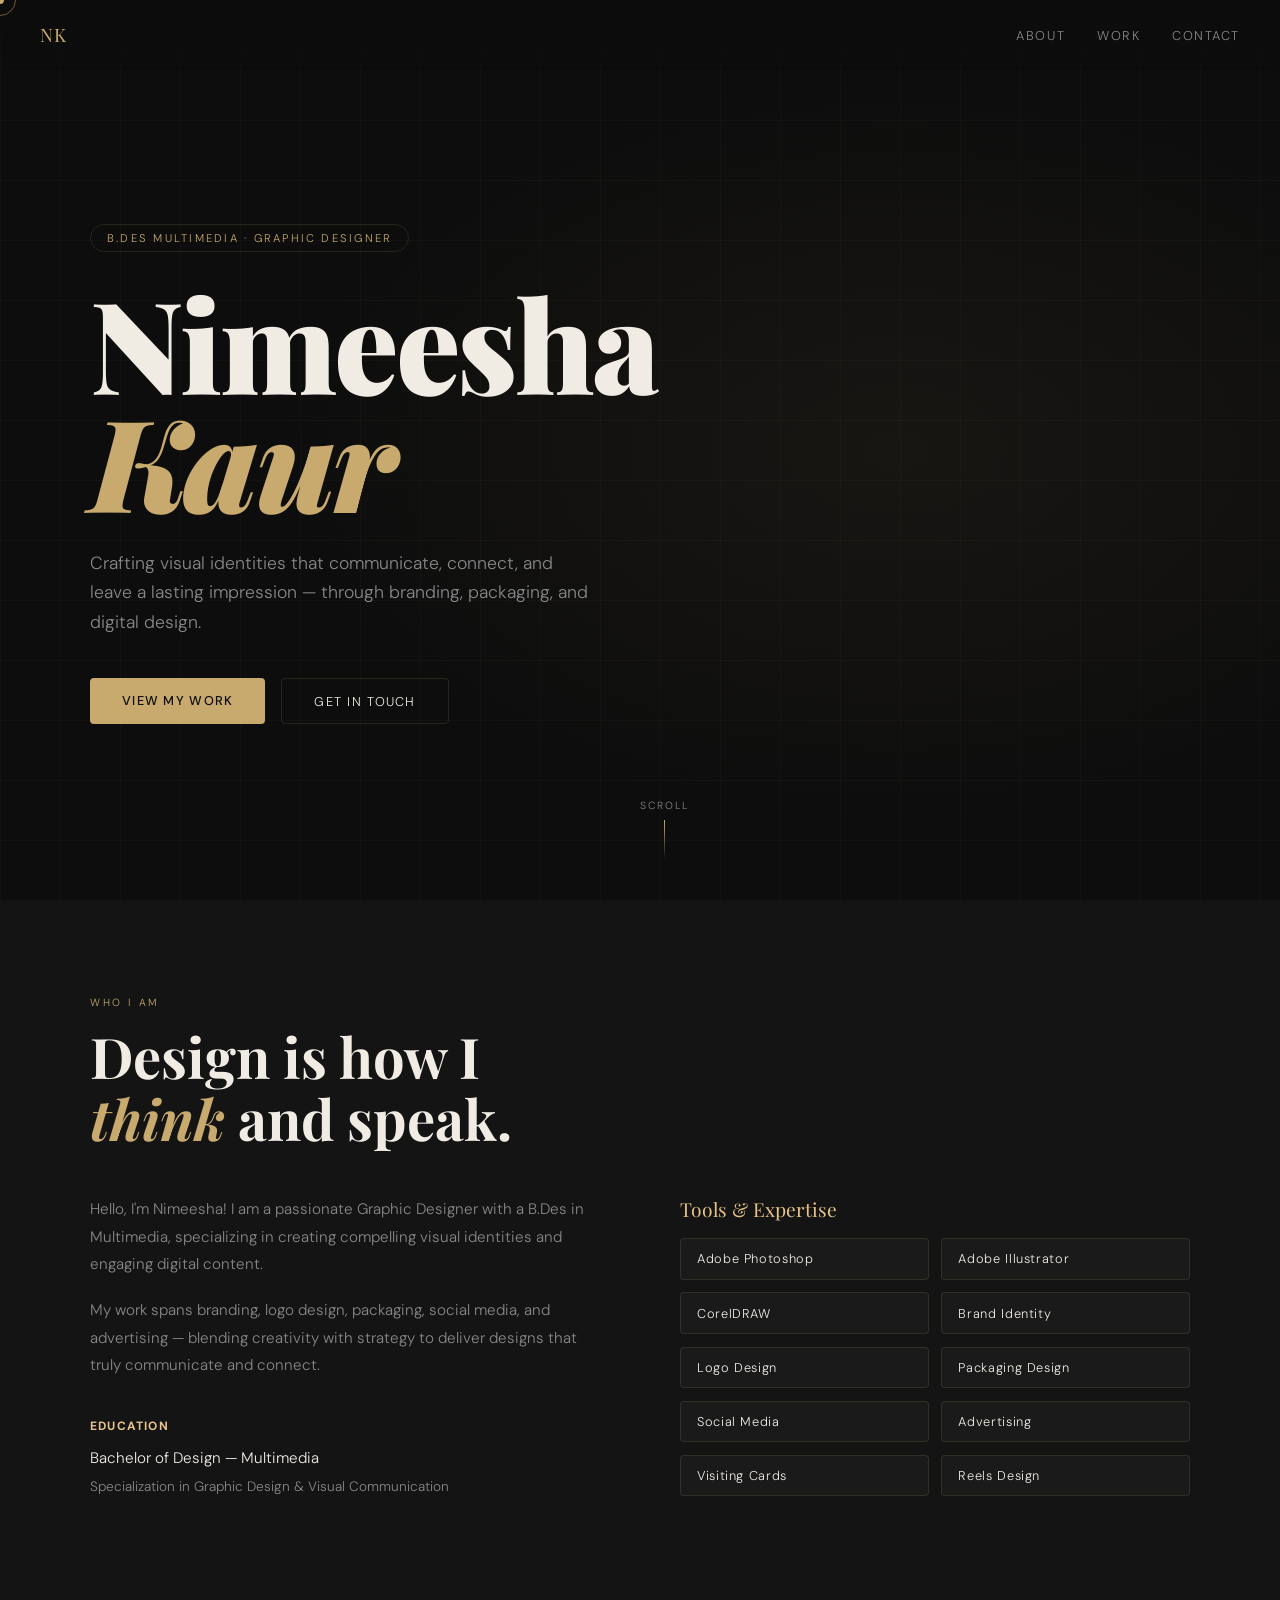
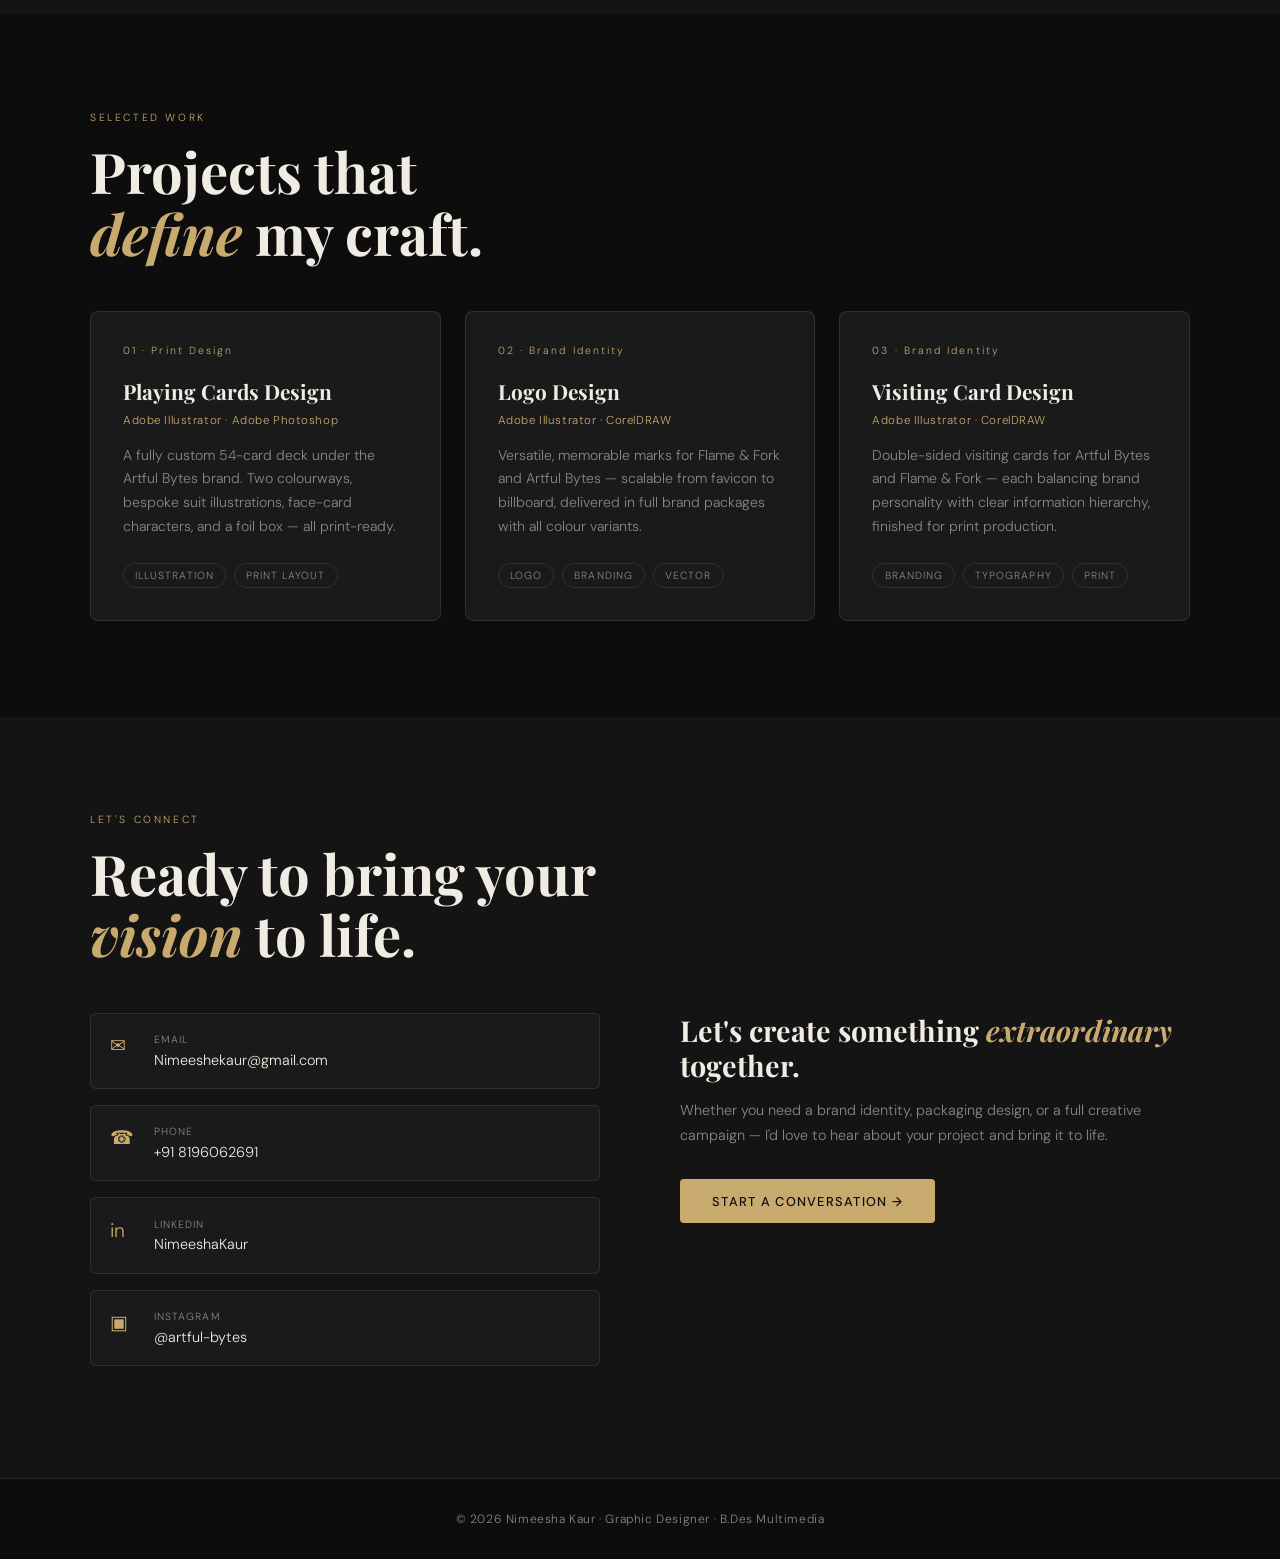
==== index.html @ 87f95355 "first commit" ====
<!DOCTYPE html>
<html lang="en">
<head>
<meta charset="UTF-8">
<meta name="viewport" content="width=device-width, initial-scale=1.0">
<title>Nimeesha Kaur — Graphic Designer</title>
<link rel="stylesheet" href="style.css">
</head>
<body>

<!-- Custom Cursor -->
<div class="cursor" id="cursor"></div>
<div class="cursor-ring" id="cursorRing"></div>

<!-- Navigation -->
<nav>
  <a href="index.html" class="nav-logo">NK</a>
  <ul class="nav-links">
    <li><a href="#about">About</a></li>
    <li><a href="#projects">Work</a></li>
    <li><a href="#contact">Contact</a></li>
  </ul>
  <button class="hamburger" id="hamburger" aria-label="Open menu">
    <span></span><span></span><span></span>
  </button>
</nav>

<!-- Mobile Menu -->
<div class="mobile-menu" id="mobileMenu">
  <a href="#about">About</a>
  <a href="#projects">Work</a>
  <a href="#contact">Contact</a>
</div>

<!-- ── Hero ── -->
<section id="hero">
  <div class="bg-glow-right"></div>
  <div class="bg-grid"></div>
  <div class="hero-content">
    <div class="hero-tag">B.Des Multimedia · Graphic Designer</div>
    <h1 class="hero-name">Nimeesha<br><span>Kaur</span></h1>
    <p class="hero-sub">Crafting visual identities that communicate, connect, and leave a lasting impression — through branding, packaging, and digital design.</p>
    <div class="hero-cta">
      <a href="#projects" class="btn btn-primary">View My Work</a>
      <a href="#contact"  class="btn btn-outline">Get In Touch</a>
    </div>
  </div>
  <div class="hero-scroll">
    <span>Scroll</span>
    <div class="scroll-line"></div>
  </div>
</section>

<!-- ── About ── -->
<section id="about">
  <div class="container">
    <p class="section-label reveal">Who I Am</p>
    <h2 class="section-title reveal">Design is how I<br><em style="font-style:italic;color:var(--accent)">think</em> and speak.</h2>
    <div class="about-grid">
      <div class="about-text reveal">
        <p>Hello, I'm Nimeesha! I am a passionate Graphic Designer with a B.Des in Multimedia, specializing in creating compelling visual identities and engaging digital content.</p>
        <p>My work spans branding, logo design, packaging, social media, and advertising — blending creativity with strategy to deliver designs that truly communicate and connect.</p>
        <p style="margin-top:2rem;">
          <strong style="color:var(--accent2);font-size:0.75rem;letter-spacing:0.1em;text-transform:uppercase;">Education</strong><br>
          <span style="color:var(--text);margin-top:0.4rem;display:block;">Bachelor of Design — Multimedia</span>
          <span style="color:var(--muted);font-size:0.85rem;">Specialization in Graphic Design &amp; Visual Communication</span>
        </p>
      </div>
      <div class="reveal reveal-delay-2">
        <p class="skills-heading">Tools &amp; Expertise</p>
        <div class="skills-grid">
          <div class="skill-pill">Adobe Photoshop</div>
          <div class="skill-pill">Adobe Illustrator</div>
          <div class="skill-pill">CorelDRAW</div>
          <div class="skill-pill">Brand Identity</div>
          <div class="skill-pill">Logo Design</div>
          <div class="skill-pill">Packaging Design</div>
          <div class="skill-pill">Social Media</div>
          <div class="skill-pill">Advertising</div>
          <div class="skill-pill">Visiting Cards</div>
          <div class="skill-pill">Reels Design</div>
        </div>
      </div>
    </div>
  </div>
</section>

<!-- ── Projects ── -->
<section id="projects">
  <div class="container">
    <p class="section-label reveal">Selected Work</p>
    <h2 class="section-title reveal">Projects that<br><em style="font-style:italic;color:var(--accent)">define</em> my craft.</h2>
    <div class="projects-grid">

 <!-- 01 Playing Cards -->
<a href="playingCards.html" style="text-decoration:none;color:inherit;">
  <div class="project-card reveal">
    <div class="project-number">01 · Print Design</div>
    <h3 class="project-title">Playing Cards Design</h3>
    <p class="project-tools">Adobe Illustrator · Adobe Photoshop</p>
    <p class="project-desc">A fully custom 54-card deck under the Artful Bytes brand. Two colourways, bespoke suit illustrations, face-card characters, and a foil box — all print-ready.</p>
    <div class="project-tags">
      <span class="tag">Illustration</span>
      <span class="tag">Print Layout</span>
    </div>
    <div class="project-arrow">→</div>
  </div>
</a>

<!-- 02 Logo Design -->
<a href="logoDesign.html" style="text-decoration:none;color:inherit;">
  <div class="project-card reveal reveal-delay-1">
    <div class="project-number">02 · Brand Identity</div>
    <h3 class="project-title">Logo Design</h3>
    <p class="project-tools">Adobe Illustrator · CorelDRAW</p>
    <p class="project-desc">Versatile, memorable marks for Flame & Fork and Artful Bytes — scalable from favicon to billboard, delivered in full brand packages with all colour variants.</p>
    <div class="project-tags">
      <span class="tag">Logo</span>
      <span class="tag">Branding</span>
      <span class="tag">Vector</span>
    </div>
    <div class="project-arrow">→</div>
  </div>
</a>

<!-- 03 Visiting Cards -->
<a href="visitingCards.html" style="text-decoration:none;color:inherit;">
  <div class="project-card reveal reveal-delay-2">
    <div class="project-number">03 · Brand Identity</div>
    <h3 class="project-title">Visiting Card Design</h3>
    <p class="project-tools">Adobe Illustrator · CorelDRAW</p>
    <p class="project-desc">Double-sided visiting cards for Artful Bytes and Flame & Fork — each balancing brand personality with clear information hierarchy, finished for print production.</p>
    <div class="project-tags">
      <span class="tag">Branding</span>
      <span class="tag">Typography</span>
      <span class="tag">Print</span>
    </div>
    <div class="project-arrow">→</div>
  </div>
</a>
    </div>
  </div>
</section>

<!-- ── Contact ── -->
<section id="contact">
  <div class="container">
    <p class="section-label reveal">Let's Connect</p>
    <h2 class="section-title reveal">Ready to bring your<br><em style="font-style:italic;color:var(--accent)">vision</em> to life.</h2>
    <div class="contact-inner">
      <div class="reveal">
        <div class="contact-item">
          <div class="contact-icon">✉</div>
          <div>
            <p class="contact-label">Email</p>
            <p class="contact-value"><a href="mailto:Nimeeshekaur@gmail.com">Nimeeshekaur@gmail.com</a></p>
          </div>
        </div>
        <div class="contact-item">
          <div class="contact-icon">☎</div>
          <div>
            <p class="contact-label">Phone</p>
            <p class="contact-value"><a href="tel:8196062691">+91 8196062691</a></p>
          </div>
        </div>
        <div class="contact-item">
          <div class="contact-icon">in</div>
          <div>
            <p class="contact-label">LinkedIn</p>
            <p class="contact-value"><a href="https://www.linkedin.com/in/nimeesha-kaur-060a74396?utm_source=share_via&utm_content=profile&utm_medium=member_android">NimeeshaKaur</a></p>
          </div>
        </div>
        <div class="contact-item">
          <div class="contact-icon">▣</div>
          <div>
            <p class="contact-label">Instagram</p>
            <p class="contact-value"><a href="https://www.instagram.com/artful_.bytes?stkn=eWk2NmMzd254NXp5">@artful-bytes</a></p>
          </div>
        </div>
      </div>
      <div class="contact-cta reveal reveal-delay-2">
        <h3>Let's create something <em style="color:var(--accent)">extraordinary</em> together.</h3>
        <p>Whether you need a brand identity, packaging design, or a full creative campaign — I'd love to hear about your project and bring it to life.</p>
        <a href="mailto:Nimeeshekaur@gmail.com" class="btn btn-primary">Start a Conversation →</a>
      </div>
    </div>
  </div>
</section>

<footer>
  <p>© 2026 Nimeesha Kaur · Graphic Designer · B.Des Multimedia</p>
</footer>

<script src="main.js"></script>
</body>
</html>
---- style.css ----
/* ═══════════════════════════════════════════════
   NIMEESHA KAUR — SHARED STYLESHEET
   Used by: index.html & playingCards.html
════════════════════════════════════════════════ */

@import url('https://fonts.googleapis.com/css2?family=Playfair+Display:ital,wght@0,400;0,700;0,900;1,400&family=DM+Sans:wght@300;400;500&display=swap');

/* ── Variables ── */
:root {
  --bg:      #0d0d0d;
  --surface: #141414;
  --card:    #1a1a1a;
  --accent:  #c8a96e;
  --accent2: #e8c48a;
  --text:    #f0ece4;
  --muted:   #888888;
  --border:  rgba(200,169,110,0.15);
  --border-hover: rgba(200,169,110,0.4);
  --radius:  6px;
  --transition: 0.3s ease;
}

/* ── Reset ── */
*, *::before, *::after { box-sizing: border-box; margin: 0; padding: 0; }
html { scroll-behavior: smooth; }
body {
  background: var(--bg);
  color: var(--text);
  font-family: 'DM Sans', sans-serif;
  font-weight: 300;
  overflow-x: hidden;
  cursor: none;
}
img { display: block; max-width: 100%; }

/* ── Custom Cursor ── */
.cursor {
  width: 8px; height: 8px;
  background: var(--accent);
  border-radius: 50%;
  position: fixed; top: 0; left: 0;
  pointer-events: none; z-index: 9999;
  transform: translate(-50%, -50%);
}
.cursor-ring {
  width: 32px; height: 32px;
  border: 1px solid rgba(200,169,110,0.5);
  border-radius: 50%;
  position: fixed; top: 0; left: 0;
  pointer-events: none; z-index: 9998;
  transform: translate(-50%, -50%);
  transition: all 0.18s ease;
}
@media (hover: none) {
  .cursor, .cursor-ring { display: none; }
  body { cursor: auto; }
}

/* ── Navigation ── */
nav {
  position: fixed; top: 0; width: 100%; z-index: 100;
  padding: 1.4rem 2.5rem;
  display: flex; justify-content: space-between; align-items: center;
  background: linear-gradient(to bottom, rgba(13,13,13,0.97) 0%, transparent 100%);
  backdrop-filter: blur(4px);
}
.nav-logo {
  font-family: 'Playfair Display', serif;
  font-size: 1.15rem;
  letter-spacing: 0.05em;
  color: var(--accent);
  text-decoration: none;
}
.nav-links { display: flex; gap: 2rem; list-style: none; }
.nav-links a {
  color: var(--muted);
  text-decoration: none;
  font-size: 0.8rem;
  letter-spacing: 0.12em;
  text-transform: uppercase;
  transition: color var(--transition);
  position: relative;
}
.nav-links a::after {
  content: '';
  position: absolute; bottom: -3px; left: 0;
  width: 0; height: 1px;
  background: var(--accent);
  transition: width var(--transition);
}
.nav-links a:hover { color: var(--accent); }
.nav-links a:hover::after { width: 100%; }
.nav-links a.active { color: var(--accent); }
.nav-links a.active::after { width: 100%; }

/* ── Hamburger ── */
.hamburger {
  display: none;
  flex-direction: column; gap: 5px;
  background: none; border: none; cursor: pointer; padding: 4px;
}
.hamburger span {
  width: 22px; height: 1.5px;
  background: var(--accent);
  transition: all 0.3s;
  display: block;
}
.hamburger.open span:nth-child(1) { transform: rotate(45deg) translate(4.5px, 4.5px); }
.hamburger.open span:nth-child(2) { opacity: 0; }
.hamburger.open span:nth-child(3) { transform: rotate(-45deg) translate(4.5px, -4.5px); }

/* ── Mobile Menu ── */
.mobile-menu {
  display: none;
  position: fixed; inset: 0; background: rgba(13,13,13,0.97);
  z-index: 99; flex-direction: column;
  align-items: center; justify-content: center; gap: 2.5rem;
}
.mobile-menu.open { display: flex; }
.mobile-menu a {
  color: var(--text); text-decoration: none;
  font-family: 'Playfair Display', serif;
  font-size: 2rem; letter-spacing: 0.05em;
  transition: color 0.2s;
}
.mobile-menu a:hover { color: var(--accent); }

/* ── Buttons ── */
.btn {
  display: inline-block;
  padding: 0.85rem 2rem;
  font-size: 0.8rem; letter-spacing: 0.1em; text-transform: uppercase;
  text-decoration: none; border-radius: 4px; transition: all var(--transition);
  font-family: 'DM Sans', sans-serif;
}
.btn-primary { background: var(--accent); color: #0d0d0d; font-weight: 500; }
.btn-primary:hover { background: var(--accent2); transform: translateY(-2px); }
.btn-outline { border: 1px solid var(--border); color: var(--text); }
.btn-outline:hover { border-color: var(--accent); color: var(--accent); transform: translateY(-2px); }

/* ── Section Shared ── */
section { padding: 6rem 2.5rem; }
.container { max-width: 1100px; margin: 0 auto; }

.section-label {
  font-size: 0.65rem; letter-spacing: 0.25em; text-transform: uppercase;
  color: var(--accent); margin-bottom: 1rem;
}
.section-title {
  font-family: 'Playfair Display', serif;
  font-size: clamp(2rem, 5vw, 3.5rem);
  font-weight: 700; line-height: 1.1;
  margin-bottom: 3rem;
}

/* ── Background Grid (reusable) ── */
.bg-grid {
  position: absolute; inset: 0; pointer-events: none;
  background-image:
    linear-gradient(rgba(200,169,110,0.04) 1px, transparent 1px),
    linear-gradient(90deg, rgba(200,169,110,0.04) 1px, transparent 1px);
  background-size: 60px 60px;
}
.bg-glow-right {
  position: absolute; inset: 0;
  background: radial-gradient(ellipse 70% 60% at 70% 50%, rgba(200,169,110,0.06) 0%, transparent 70%);
}
.bg-glow-center {
  position: absolute; inset: 0;
  background: radial-gradient(ellipse 60% 50% at 50% 50%, rgba(200,169,110,0.05) 0%, transparent 70%);
}

/* ── Tags / Pills ── */
.tag {
  font-size: 0.65rem; letter-spacing: 0.1em; text-transform: uppercase;
  padding: 0.3rem 0.7rem; border-radius: 2rem;
  border: 1px solid var(--border); color: var(--muted);
  transition: all var(--transition);
}
.tag:hover { border-color: var(--accent); color: var(--accent); }

/* ── Scroll Reveal Animation ── */
.reveal {
  opacity: 0; transform: translateY(30px);
  transition: opacity 0.7s ease, transform 0.7s ease;
}
.reveal.visible { opacity: 1; transform: translateY(0); }
.reveal-delay-1 { transition-delay: 0.1s; }
.reveal-delay-2 { transition-delay: 0.2s; }
.reveal-delay-3 { transition-delay: 0.3s; }
.reveal-delay-4 { transition-delay: 0.4s; }

/* ── Keyframes ── */
@keyframes fadeUp {
  from { opacity: 0; transform: translateY(24px); }
  to   { opacity: 1; transform: translateY(0); }
}
@keyframes scrollPulse {
  0%, 100% { opacity: 1; }
  50%       { opacity: 0.3; }
}
@keyframes shimmer {
  0%   { background-position: -200% center; }
  100% { background-position: 200% center; }
}

/* ── Footer ── */
footer {
  padding: 2rem 2.5rem; text-align: center;
  border-top: 1px solid var(--border);
  font-size: 0.75rem; color: var(--muted); letter-spacing: 0.05em;
}
footer a { color: var(--accent); text-decoration: none; }
footer a:hover { text-decoration: underline; }

/* ════════════════════════════════════════
   INDEX PAGE STYLES
════════════════════════════════════════ */

/* Hero */
#hero {
  min-height: 100vh;
  display: flex; align-items: center;
  padding: 7rem 2.5rem 4rem;
  position: relative; overflow: hidden;
}
.hero-content { position: relative; max-width: 1100px; margin: 0 auto; width: 100%; }
.hero-tag {
  display: inline-block;
  font-size: 0.7rem; letter-spacing: 0.2em; text-transform: uppercase;
  color: var(--accent); border: 1px solid var(--border);
  padding: 0.4rem 1rem; border-radius: 2rem; margin-bottom: 2rem;
  animation: fadeUp 0.8s ease both;
}
.hero-name {
  font-family: 'Playfair Display', serif;
  font-size: clamp(3.5rem, 10vw, 8rem);
  font-weight: 900; line-height: 0.92;
  letter-spacing: -0.02em;
  animation: fadeUp 0.8s 0.1s ease both;
}
.hero-name span { color: var(--accent); font-style: italic; }
.hero-sub {
  margin-top: 1.8rem;
  font-size: clamp(0.9rem, 2vw, 1.1rem);
  color: var(--muted); max-width: 500px; line-height: 1.7;
  animation: fadeUp 0.8s 0.2s ease both;
}
.hero-cta {
  margin-top: 2.5rem;
  display: flex; gap: 1rem; flex-wrap: wrap;
  animation: fadeUp 0.8s 0.3s ease both;
}
.hero-scroll {
  position: absolute; bottom: 2.5rem; left: 50%; transform: translateX(-50%);
  display: flex; flex-direction: column; align-items: center; gap: 0.5rem;
  animation: fadeUp 1s 0.6s ease both;
}
.hero-scroll span { font-size: 0.65rem; letter-spacing: 0.2em; text-transform: uppercase; color: var(--muted); }
.scroll-line {
  width: 1px; height: 40px; background: linear-gradient(to bottom, var(--accent), transparent);
  animation: scrollPulse 1.5s ease infinite;
}

/* About */
#about { background: var(--surface); }
.about-grid { display: grid; grid-template-columns: 1fr 1fr; gap: 5rem; align-items: start; }
.about-text p { color: var(--muted); line-height: 1.8; margin-bottom: 1.2rem; font-size: 0.95rem; }
.skills-heading { font-family: 'Playfair Display', serif; font-size: 1.2rem; margin-bottom: 1rem; color: var(--accent2); }
.skills-grid { display: grid; grid-template-columns: 1fr 1fr; gap: 0.8rem; }
.skill-pill {
  border: 1px solid var(--border); padding: 0.7rem 1rem;
  border-radius: 4px; font-size: 0.8rem; color: var(--text);
  letter-spacing: 0.05em; transition: all var(--transition);
  background: var(--card);
}
.skill-pill:hover { border-color: var(--accent); color: var(--accent); transform: translateX(4px); }

/* Projects */
#projects { background: var(--bg); }
.projects-grid { display: grid; grid-template-columns: repeat(auto-fill, minmax(320px, 1fr)); gap: 1.5rem; }
.project-card {
  background: var(--card); border: 1px solid var(--border);
  border-radius: 8px; padding: 2rem; transition: all 0.35s;
  position: relative; overflow: hidden; cursor: pointer;
}
.project-card::before {
  content: ''; position: absolute; inset: 0;
  background: linear-gradient(135deg, rgba(200,169,110,0.05), transparent);
  opacity: 0; transition: opacity 0.35s;
}
.project-card:hover { border-color: var(--border-hover); transform: translateY(-5px); box-shadow: 0 20px 60px rgba(0,0,0,0.4); }
.project-card:hover::before { opacity: 1; }
.project-number { font-size: 0.65rem; letter-spacing: 0.2em; color: var(--accent); margin-bottom: 1.2rem; }
.project-title { font-family: 'Playfair Display', serif; font-size: 1.3rem; font-weight: 700; margin-bottom: 0.5rem; }
.project-type { font-size: 0.75rem; color: var(--muted); margin-bottom: 1rem; letter-spacing: 0.05em; }
.project-desc { font-size: 0.88rem; color: var(--muted); line-height: 1.7; margin-bottom: 1.5rem; }
.project-tags { display: flex; flex-wrap: wrap; gap: 0.5rem; }
.project-tools { font-size: 0.72rem; color: var(--accent); margin-bottom: 1rem; letter-spacing: 0.05em; }
.project-arrow {
  position: absolute; bottom: 1.5rem; right: 1.5rem;
  width: 32px; height: 32px; border-radius: 50%;
  border: 1px solid var(--border);
  display: flex; align-items: center; justify-content: center;
  font-size: 0.9rem; color: var(--muted);
  transition: all var(--transition); opacity: 0;
}
.project-card:hover .project-arrow { opacity: 1; border-color: var(--accent); color: var(--accent); }

/* Contact */
#contact { background: var(--surface); }
.contact-inner { display: grid; grid-template-columns: 1fr 1fr; gap: 5rem; align-items: start; }
.contact-item {
  display: flex; gap: 1rem; align-items: flex-start;
  padding: 1.2rem; border: 1px solid var(--border); border-radius: 6px;
  margin-bottom: 1rem; background: var(--card); transition: all var(--transition);
}
.contact-item:hover { border-color: var(--accent); transform: translateX(4px); }
.contact-icon { font-size: 1.2rem; min-width: 28px; color: var(--accent); }
.contact-label { font-size: 0.65rem; color: var(--muted); letter-spacing: 0.1em; text-transform: uppercase; margin-bottom: 0.3rem; }
.contact-value { font-size: 0.9rem; color: var(--text); }
.contact-value a { color: inherit; text-decoration: none; transition: color 0.2s; }
.contact-value a:hover { color: var(--accent); }
.contact-cta h3 { font-family: 'Playfair Display', serif; font-size: 1.8rem; font-weight: 700; margin-bottom: 1rem; line-height: 1.2; }
.contact-cta p { color: var(--muted); line-height: 1.7; font-size: 0.9rem; margin-bottom: 2rem; }


/* ════════════════════════════════════════
   PLAYING CARDS PAGE STYLES
════════════════════════════════════════ */

/* Page hero — project detail banner */
.page-hero {
  min-height: 55vh;
  display: flex; align-items: flex-end;
  padding: 7rem 2.5rem 3.5rem;
  position: relative; overflow: hidden;
  border-bottom: 1px solid var(--border);
}
.page-hero-content { position: relative; max-width: 1100px; margin: 0 auto; width: 100%; }

/* Breadcrumb */
.breadcrumb {
  display: flex; align-items: center; gap: 0.6rem;
  margin-bottom: 2rem;
  font-size: 0.7rem; letter-spacing: 0.15em; text-transform: uppercase;
  color: var(--muted);
  animation: fadeUp 0.7s ease both;
}
.breadcrumb a { color: var(--accent); text-decoration: none; transition: opacity 0.2s; }
.breadcrumb a:hover { opacity: 0.75; }
.breadcrumb span { color: var(--border); }

/* Project meta row */
.project-meta {
  display: flex; align-items: center; gap: 1.2rem; flex-wrap: wrap;
  margin-bottom: 1.5rem;
  animation: fadeUp 0.7s 0.05s ease both;
}
.meta-badge {
  font-size: 0.65rem; letter-spacing: 0.18em; text-transform: uppercase;
  border: 1px solid var(--border); padding: 0.35rem 0.9rem;
  border-radius: 2rem; color: var(--muted);
}
.meta-badge.accent { color: var(--accent); border-color: rgba(200,169,110,0.35); }

/* Large project title */
.page-title {
  font-family: 'Playfair Display', serif;
  font-size: clamp(2.8rem, 8vw, 6.5rem);
  font-weight: 900; line-height: 0.93;
  letter-spacing: -0.02em;
  animation: fadeUp 0.7s 0.1s ease both;
}
.page-title em { font-style: italic; color: var(--accent); }

.page-subtitle {
  margin-top: 1.4rem; max-width: 560px;
  font-size: clamp(0.88rem, 1.8vw, 1rem);
  color: var(--muted); line-height: 1.75;
  animation: fadeUp 0.7s 0.15s ease both;
}

/* Tools strip */
.tools-strip {
  margin-top: 2rem;
  display: flex; gap: 0.8rem; flex-wrap: wrap;
  animation: fadeUp 0.7s 0.2s ease both;
}
.tool-chip {
  font-size: 0.7rem; letter-spacing: 0.08em;
  padding: 0.4rem 0.9rem; border-radius: 3px;
  background: var(--card); border: 1px solid var(--border);
  color: var(--text);
}

/* ── Gallery section ── */
.gallery-section { background: var(--bg); padding: 5rem 2.5rem; }

/* Masonry-style layout */
.gallery-grid {
  display: grid;
  grid-template-columns: repeat(12, 1fr);
  grid-template-rows: auto;
  gap: 1.2rem;
  max-width: 1100px; margin: 0 auto;
}

/* Individual image cells */
.gallery-item {
  overflow: hidden; border-radius: var(--radius);
  border: 1px solid var(--border);
  position: relative; background: var(--card);
  cursor: zoom-in;
}
.gallery-item img {
  width: 100%; height: 100%;
  object-fit: cover;
  transition: transform 0.6s cubic-bezier(0.25,0.46,0.45,0.94),
              filter 0.4s ease;
  filter: brightness(0.92);
}
.gallery-item:hover img { transform: scale(1.04); filter: brightness(1); }

/* Overlay on hover */
.gallery-item .overlay {
  position: absolute; inset: 0;
  background: linear-gradient(to top, rgba(13,13,13,0.75) 0%, transparent 50%);
  opacity: 0; transition: opacity 0.4s ease;
  display: flex; align-items: flex-end; padding: 1.2rem;
}
.gallery-item:hover .overlay { opacity: 1; }
.overlay-text { font-size: 0.75rem; letter-spacing: 0.1em; color: var(--accent2); text-transform: uppercase; }

/* Layout assignments — creative asymmetric grid */
.gi-1 { grid-column: 1 / 8;  grid-row: 1; aspect-ratio: 16/9; }
.gi-2 { grid-column: 8 / 13; grid-row: 1; aspect-ratio: 4/5; }
.gi-3 { grid-column: 1 / 5;  grid-row: 2; aspect-ratio: 4/5; }
.gi-4 { grid-column: 5 / 13; grid-row: 2; aspect-ratio: 16/9; }

/* ── Project Info ── */
.project-info-section { background: var(--surface); padding: 5rem 2.5rem; }
.info-grid { display: grid; grid-template-columns: 1fr 1fr; gap: 4rem; max-width: 1100px; margin: 0 auto; }

.info-block h3 {
  font-family: 'Playfair Display', serif;
  font-size: 1.6rem; margin-bottom: 1.2rem;
}
.info-block p { color: var(--muted); line-height: 1.85; font-size: 0.92rem; margin-bottom: 1rem; }

/* Stat boxes */
.stats-row { display: grid; grid-template-columns: repeat(3, 1fr); gap: 1rem; margin-bottom: 2rem; }
.stat-box {
  background: var(--card); border: 1px solid var(--border);
  border-radius: var(--radius); padding: 1.2rem;
  text-align: center; transition: border-color var(--transition);
}
.stat-box:hover { border-color: var(--accent); }
.stat-num {
  font-family: 'Playfair Display', serif;
  font-size: 2rem; color: var(--accent); font-weight: 700; display: block;
}
.stat-label { font-size: 0.65rem; letter-spacing: 0.12em; text-transform: uppercase; color: var(--muted); margin-top: 0.3rem; }

/* Detail list */
.detail-list { list-style: none; }
.detail-list li {
  display: flex; justify-content: space-between;
  padding: 0.9rem 0;
  border-bottom: 1px solid var(--border);
  font-size: 0.88rem;
}
.detail-list li:last-child { border-bottom: none; }
.detail-list .dl-key { color: var(--muted); font-size: 0.75rem; letter-spacing: 0.08em; text-transform: uppercase; }
.detail-list .dl-val { color: var(--text); text-align: right; }

/* ── Lightbox ── */
.lightbox {
  position: fixed; inset: 0;
  background: rgba(10,10,10,0.95);
  z-index: 1000; display: none;
  align-items: center; justify-content: center;
  padding: 2rem;
}
.lightbox.open { display: flex; }
.lightbox-img {
  max-width: 90vw; max-height: 88vh;
  object-fit: contain;
  border-radius: 4px;
  box-shadow: 0 40px 100px rgba(0,0,0,0.8);
  animation: fadeUp 0.3s ease;
}
.lightbox-close {
  position: fixed; top: 1.5rem; right: 2rem;
  font-size: 2rem; color: var(--accent); cursor: pointer;
  background: none; border: none; line-height: 1;
  transition: opacity 0.2s;
}
.lightbox-close:hover { opacity: 0.6; }

/* ── Next Project CTA ── */
.next-project {
  background: var(--bg); padding: 5rem 2.5rem;
  border-top: 1px solid var(--border);
}
.next-inner {
  max-width: 1100px; margin: 0 auto;
  display: flex; justify-content: space-between; align-items: center;
  gap: 2rem; flex-wrap: wrap;
}
.next-label { font-size: 0.65rem; letter-spacing: 0.2em; text-transform: uppercase; color: var(--muted); margin-bottom: 0.5rem; }
.next-title { font-family: 'Playfair Display', serif; font-size: clamp(1.5rem, 4vw, 2.5rem); font-weight: 700; }

/* ════════════════════════════════════════
   RESPONSIVE
════════════════════════════════════════ */
@media (max-width: 900px) {
  .gallery-grid { grid-template-columns: 1fr 1fr; }
  .gi-1 { grid-column: 1 / 3; aspect-ratio: 16/9; }
  .gi-2 { grid-column: 1 / 3; grid-row: auto; aspect-ratio: 4/3; }
  .gi-3 { grid-column: 1 / 2; grid-row: auto; aspect-ratio: 4/5; }
  .gi-4 { grid-column: 2 / 3; grid-row: auto; aspect-ratio: 4/5; }
  .info-grid { grid-template-columns: 1fr; gap: 2.5rem; }
  .stats-row { grid-template-columns: repeat(3, 1fr); }
}

@media (max-width: 768px) {
  nav { padding: 1.2rem 1.5rem; }
  .nav-links { display: none; }
  .hamburger { display: flex; }
  section { padding: 4rem 1.5rem; }
  #hero { padding: 6rem 1.5rem 3rem; }
  .about-grid, .contact-inner { grid-template-columns: 1fr; gap: 2.5rem; }
  .projects-grid { grid-template-columns: 1fr; }
  .hero-scroll { display: none; }
  .page-hero { padding: 6rem 1.5rem 2.5rem; min-height: 45vh; }
  .gallery-section, .project-info-section, .next-project { padding: 3.5rem 1.5rem; }
  .gallery-grid { grid-template-columns: 1fr; }
  .gi-1, .gi-2, .gi-3, .gi-4 { grid-column: 1 / 2; grid-row: auto; aspect-ratio: 4/3; }
  .next-inner { flex-direction: column; align-items: flex-start; }
  .stats-row { grid-template-columns: 1fr 1fr; }
}
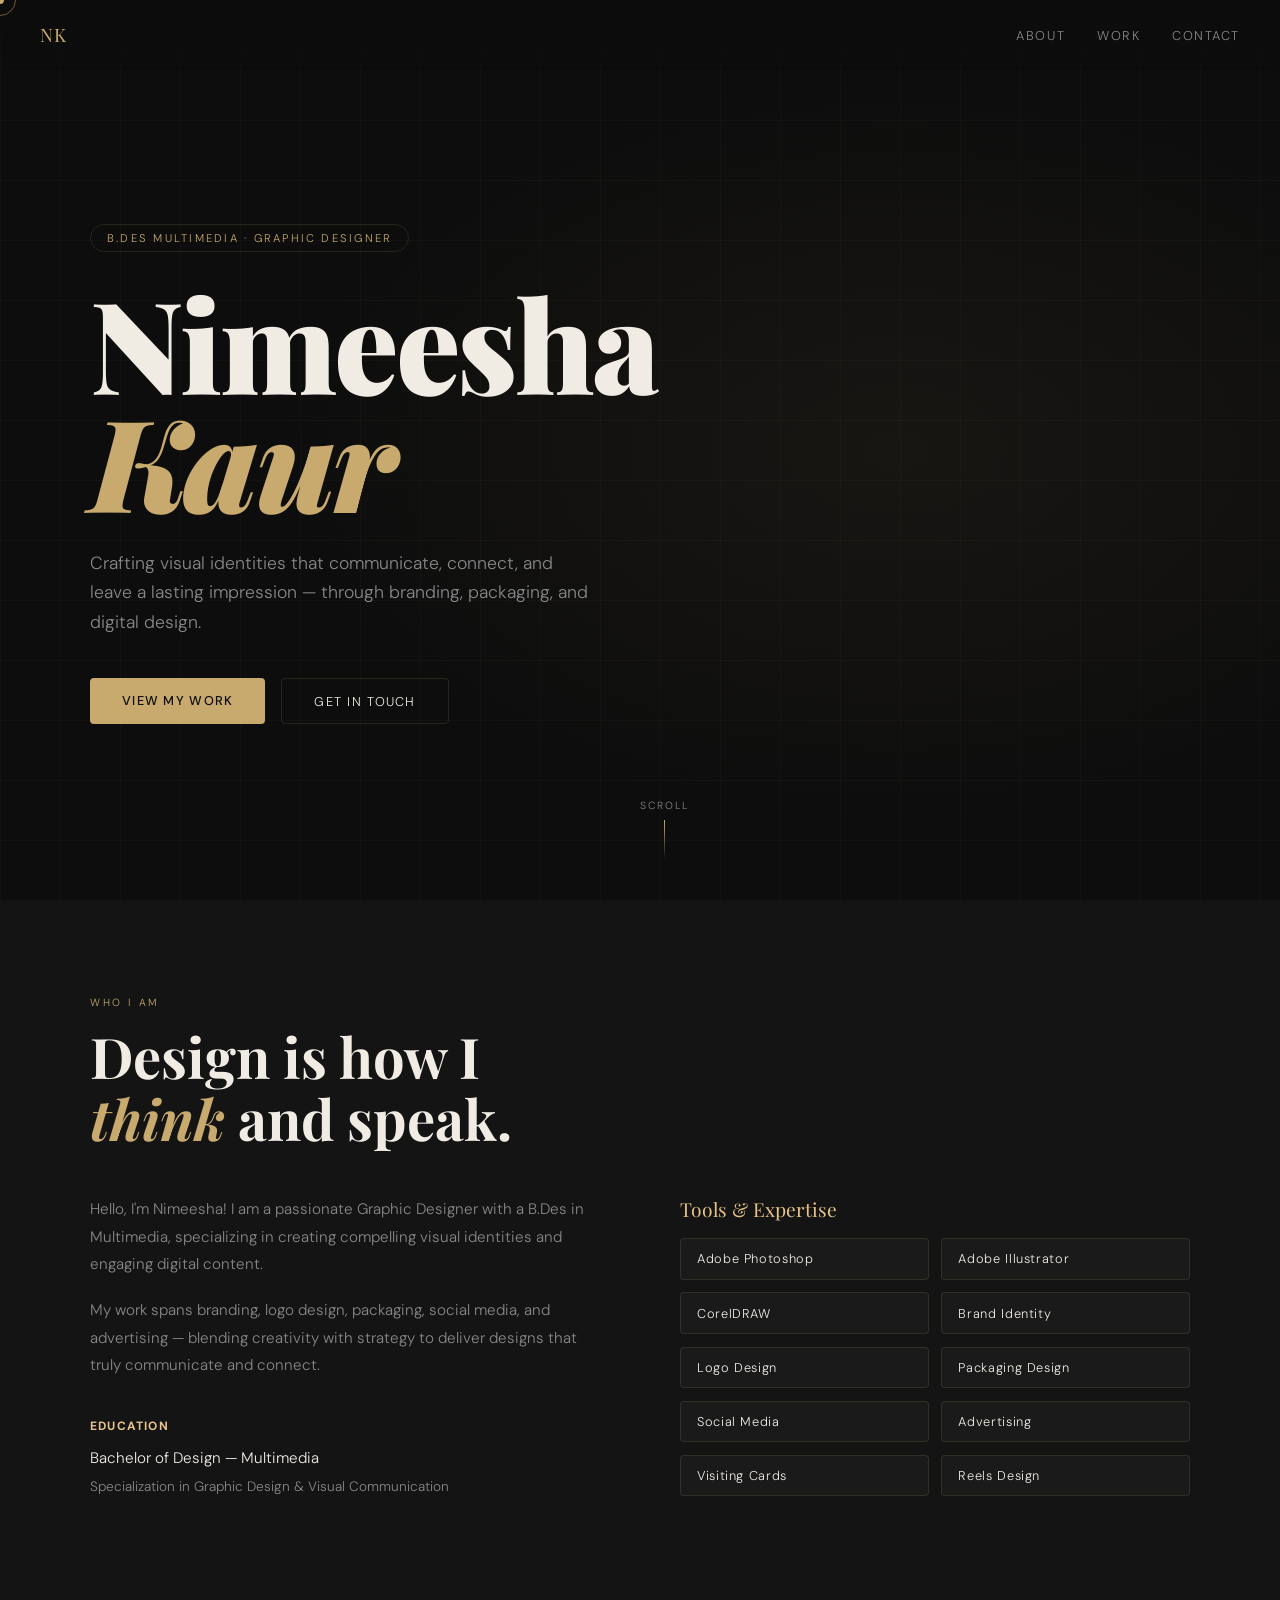
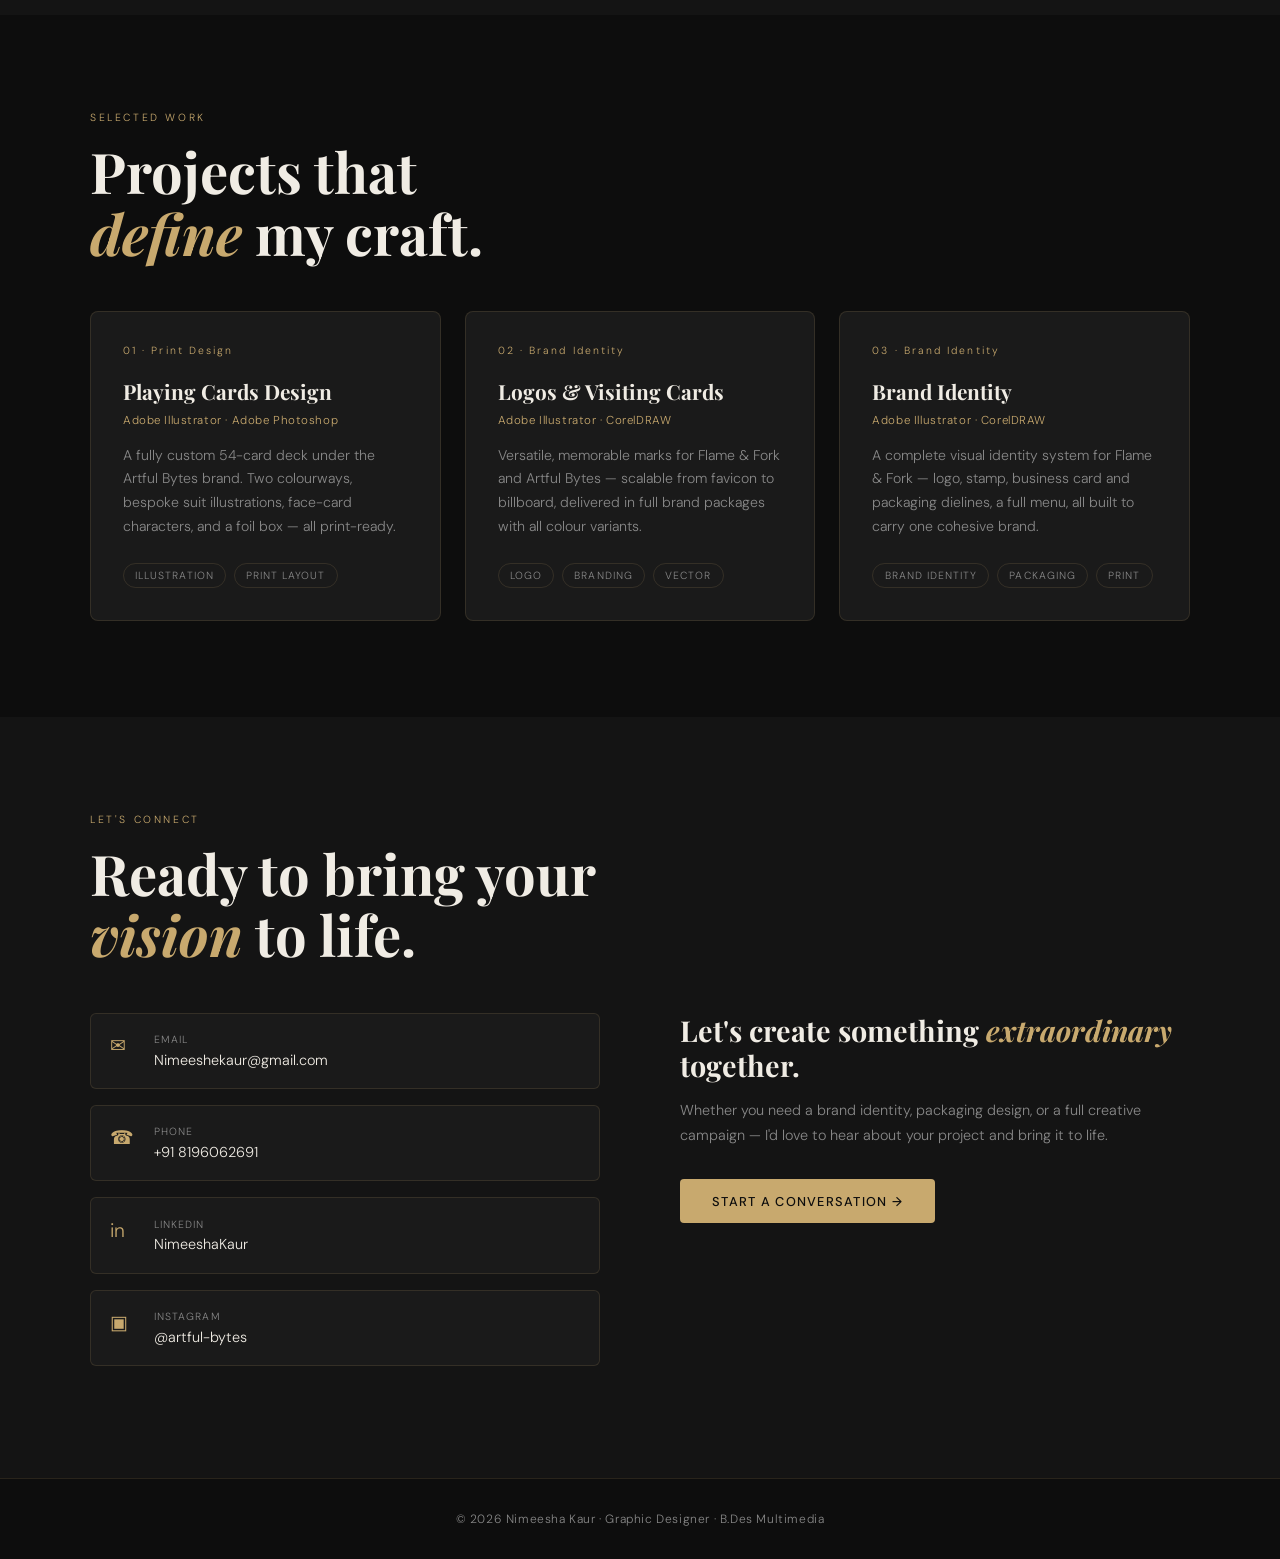
==== commit a13cdd79: "second commit" ====
--- a/index.html
+++ b/index.html
@@ -111,7 +111,7 @@
 <a href="logoDesign.html" style="text-decoration:none;color:inherit;">
   <div class="project-card reveal reveal-delay-1">
     <div class="project-number">02 · Brand Identity</div>
-    <h3 class="project-title">Logo Design</h3>
+    <h3 class="project-title">Logos & Visiting Cards</h3>
     <p class="project-tools">Adobe Illustrator · CorelDRAW</p>
     <p class="project-desc">Versatile, memorable marks for Flame & Fork and Artful Bytes — scalable from favicon to billboard, delivered in full brand packages with all colour variants.</p>
     <div class="project-tags">
@@ -124,15 +124,16 @@
 </a>
 
 <!-- 03 Visiting Cards -->
-<a href="visitingCards.html" style="text-decoration:none;color:inherit;">
+<!-- 03 Brand Identity -->
+<a href="vc.html" style="text-decoration:none;color:inherit;">
   <div class="project-card reveal reveal-delay-2">
     <div class="project-number">03 · Brand Identity</div>
-    <h3 class="project-title">Visiting Card Design</h3>
+    <h3 class="project-title">Brand Identity</h3>
     <p class="project-tools">Adobe Illustrator · CorelDRAW</p>
-    <p class="project-desc">Double-sided visiting cards for Artful Bytes and Flame & Fork — each balancing brand personality with clear information hierarchy, finished for print production.</p>
+    <p class="project-desc">A complete visual identity system for Flame & Fork — logo, stamp, business card and packaging dielines, a full menu, all built to carry one cohesive brand.</p>
     <div class="project-tags">
-      <span class="tag">Branding</span>
-      <span class="tag">Typography</span>
+      <span class="tag">Brand Identity</span>
+      <span class="tag">Packaging</span>
       <span class="tag">Print</span>
     </div>
     <div class="project-arrow">→</div>
--- a/style.css
+++ b/style.css
@@ -433,10 +433,71 @@
 .overlay-text { font-size: 0.75rem; letter-spacing: 0.1em; color: var(--accent2); text-transform: uppercase; }
 
 /* Layout assignments — creative asymmetric grid */
-.gi-1 { grid-column: 1 / 8;  grid-row: 1; aspect-ratio: 16/9; }
+/* .gi-1 { grid-column: 1 / 8;  grid-row: 1; aspect-ratio: 16/9; }
 .gi-2 { grid-column: 8 / 13; grid-row: 1; aspect-ratio: 4/5; }
 .gi-3 { grid-column: 1 / 5;  grid-row: 2; aspect-ratio: 4/5; }
-.gi-4 { grid-column: 5 / 13; grid-row: 2; aspect-ratio: 16/9; }
+.gi-4 { grid-column: 5 / 13; grid-row: 2; aspect-ratio: 16/9; } */
+/* ── 10-Image Brand Identity Gallery ── */
+
+.gi-1 {
+  grid-column: 1 / 8;
+  grid-row: 1;
+  aspect-ratio: 16 / 9;
+}
+
+.gi-2 {
+  grid-column: 8 / 13;
+  grid-row: 1;
+  aspect-ratio: 4 / 5;
+}
+
+.gi-3 {
+  grid-column: 1 / 5;
+  grid-row: 2;
+  aspect-ratio: 4 / 5;
+}
+
+.gi-4 {
+  grid-column: 5 / 13;
+  grid-row: 2;
+  aspect-ratio: 16 / 9;
+}
+
+.gi-5 {
+  grid-column: 1 / 7;
+  grid-row: 3;
+  aspect-ratio: 16 / 10;
+}
+
+.gi-6 {
+  grid-column: 7 / 13;
+  grid-row: 3;
+  aspect-ratio: 16 / 10;
+}
+
+.gi-7 {
+  grid-column: 1 / 4;
+  grid-row: 4;
+  aspect-ratio: 4 / 5;
+}
+
+.gi-8 {
+  grid-column: 4 / 7;
+  grid-row: 4;
+  aspect-ratio: 4 / 5;
+}
+
+.gi-9 {
+  grid-column: 7 / 10;
+  grid-row: 4;
+  aspect-ratio: 4 / 5;
+}
+
+.gi-10 {
+  grid-column: 10 / 13;
+  grid-row: 4;
+  aspect-ratio: 4 / 5;
+}
 
 /* ── Project Info ── */
 .project-info-section { background: var(--surface); padding: 5rem 2.5rem; }
@@ -516,10 +577,38 @@
 ════════════════════════════════════════ */
 @media (max-width: 900px) {
   .gallery-grid { grid-template-columns: 1fr 1fr; }
-  .gi-1 { grid-column: 1 / 3; aspect-ratio: 16/9; }
+  /* .gi-1 { grid-column: 1 / 3; aspect-ratio: 16/9; }
   .gi-2 { grid-column: 1 / 3; grid-row: auto; aspect-ratio: 4/3; }
   .gi-3 { grid-column: 1 / 2; grid-row: auto; aspect-ratio: 4/5; }
-  .gi-4 { grid-column: 2 / 3; grid-row: auto; aspect-ratio: 4/5; }
+  .gi-4 { grid-column: 2 / 3; grid-row: auto; aspect-ratio: 4/5; } */
+  .gi-1,
+.gi-2,
+.gi-3,
+.gi-4,
+.gi-5,
+.gi-6,
+.gi-7,
+.gi-8,
+.gi-9,
+.gi-10 {
+  grid-row: auto;
+}
+
+.gi-1,
+.gi-2,
+.gi-3,
+.gi-4,
+.gi-5,
+.gi-6 {
+  grid-column: auto;
+}
+
+.gi-7,
+.gi-8,
+.gi-9,
+.gi-10 {
+  grid-column: auto;
+}
   .info-grid { grid-template-columns: 1fr; gap: 2.5rem; }
   .stats-row { grid-template-columns: repeat(3, 1fr); }
 }
@@ -536,7 +625,21 @@
   .page-hero { padding: 6rem 1.5rem 2.5rem; min-height: 45vh; }
   .gallery-section, .project-info-section, .next-project { padding: 3.5rem 1.5rem; }
   .gallery-grid { grid-template-columns: 1fr; }
-  .gi-1, .gi-2, .gi-3, .gi-4 { grid-column: 1 / 2; grid-row: auto; aspect-ratio: 4/3; }
+  /* .gi-1, .gi-2, .gi-3, .gi-4 { grid-column: 1 / 2; grid-row: auto; aspect-ratio: 4/3; } */
+  .gi-1,
+.gi-2,
+.gi-3,
+.gi-4,
+.gi-5,
+.gi-6,
+.gi-7,
+.gi-8,
+.gi-9,
+.gi-10 {
+  grid-column: 1 / 2;
+  grid-row: auto;
+  aspect-ratio: 4 / 3;
+}
   .next-inner { flex-direction: column; align-items: flex-start; }
   .stats-row { grid-template-columns: 1fr 1fr; }
 }
